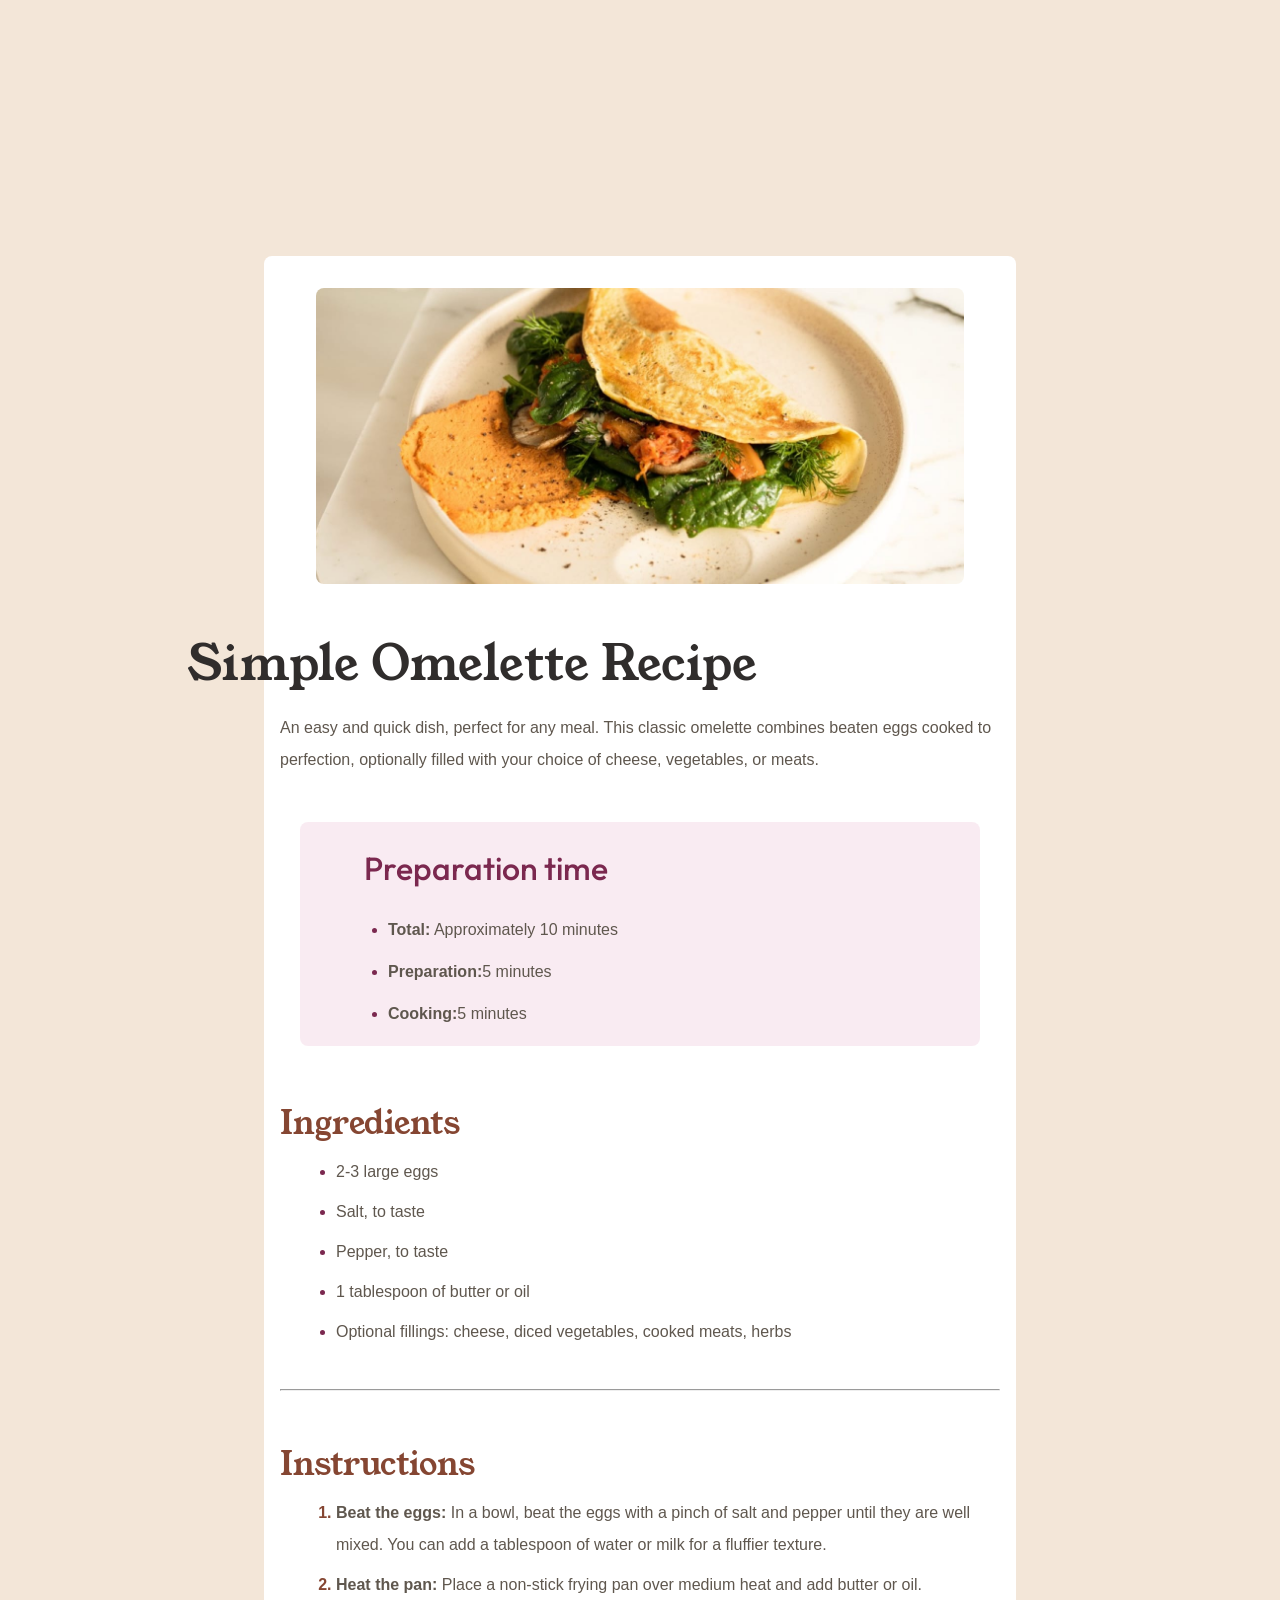
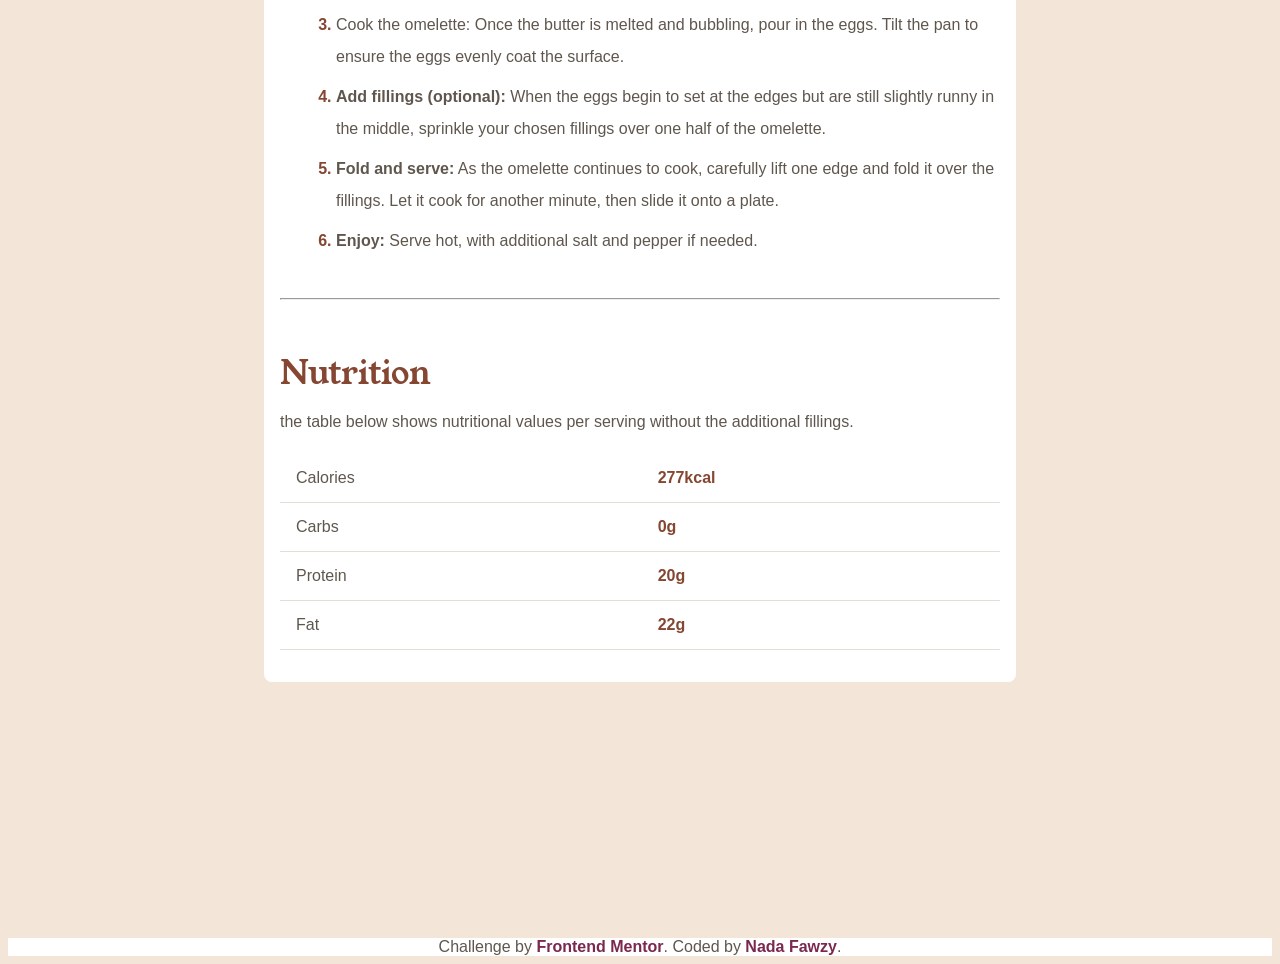
==== recipe-page-main/index.html @ 81051b9c "Add files via upload" ====
<!DOCTYPE html>
<html lang="en">
<head>
  <meta charset="UTF-8">
  <meta name="viewport" content="width=device-width, initial-scale=1.0">
<!-- css style guide -->
  <link rel="icon" type="image/png" sizes="32x32" href="../images/favicon-32x32.png">
  <link rel="stylesheet" href="../css/style.css">
  <!-- fonts -->
  <link rel="preconnect" href="https://fonts.googleapis.com">
<link rel="preconnect" href="https://fonts.gstatic.com" crossorigin>
<link href="https://fonts.googleapis.com/css2?family=Outfit:wght@100..900&family=Young+Serif&display=swap" rel="stylesheet">

  <title>Frontend Mentor | Recipe page</title>
</head>
<body>
<div class="container">

  <!-- header -->
  <div class="header">
    <img class="omelette" src="../images/image-omelette.jpeg" alt="omelette">
    <h3>Simple Omelette Recipe</h3>
    <p>An easy and quick dish, perfect for any meal. This classic omelette combines beaten eggs cooked 
    to perfection, optionally filled with your choice of cheese, vegetables, or meats.</p>
  </div>

  <!-- preparation -->
  <div class="preparation">
    <h3>Preparation time</h3>
    <ul>
      <li><b>Total:</b> Approximately 10 minutes</li>
      <li><b>Preparation:</b>5 minutes</li>
      <li><b>Cooking:</b>5 minutes</li>
    </ul>
  </div>

  <!-- Ingredients -->
<div class="Ingredients">
  <h3>Ingredients</h3>
  <ul>
    <li>2-3 large eggs</li>
    <li> Salt, to taste</li>
    <li>Pepper, to taste</li>
    <li>1 tablespoon of butter or oil</li>
    <li>Optional fillings: cheese, diced vegetables, cooked meats, herbs</li>
  </ul>
  </div>
  <hr>
<!-- Instructions -->
  <div class="Instructions">
    <h3>Instructions</h3>
    <ol>
      <li><b>Beat the eggs:</b> In a bowl, beat the eggs with a pinch of salt and pepper until they are well mixed. 
      You can add a tablespoon of water or milk for a fluffier texture.</li>
      <li><b>Heat the pan:</b> Place a non-stick frying pan over medium heat and add butter or oil.</li>
      <li> Cook the omelette: Once the butter is melted and bubbling, pour in the eggs. Tilt the pan to ensure 
      the eggs evenly coat the surface.</li>
      <li><b>Add fillings (optional):</b> When the eggs begin to set at the edges but are still slightly runny in the 
      middle, sprinkle your chosen fillings over one half of the omelette.</li>
      <li><b> Fold and serve:</b> As the omelette continues to cook, carefully lift one edge and fold it over the 
      fillings. Let it cook for another minute, then slide it onto a plate.</li>
      <li><b> Enjoy:</b> Serve hot, with additional salt and pepper if needed.</li>
    </ol>
  </div>

<hr>
<!-- Nutrition -->
  <div class="Nutrition">
    <h3>Nutrition</h3>
  <table>
    <caption>the table below shows nutritional values per serving without the additional fillings.</caption>
    <tbody>
      <tr>
        <td>Calories</td>
        <td class="td-details">277kcal</td>
      </tr>
      <tr>
        <td>Carbs</td>
        <td class="td-details">0g</td>
      </tr>
      <tr>
        <td>Protein</td>
        <td class="td-details">20g</td>
      </tr>
      <tr>
        <td>Fat</td>
        <td class="td-details">22g</td>
      </tr>
    </tbody>
  </table>
  </div>
</div>

<!-- footer -->
  <footer>
    Challenge by <a href="https://www.frontendmentor.io?ref=challenge" target="_blank">Frontend Mentor</a>. 
    Coded by <a href="https://nadaafawzyy.github.io/About_Me/">Nada Fawzy</a>.
  </footer>
</body>
</html>
---- css/style.css ----
:root{
--White: hsl(0, 0%, 100%);

--Stone100: hsl(30, 54%, 90%);
--Stone150: hsl(30, 18%, 87%);
--Stone600: hsl(30, 10%, 34%);
--Stone900: hsl(24, 5%, 18%);

--Brown800: hsl(14, 45%, 36%);

--Rose800: hsl(332, 51%, 32%);
--Rose50: hsl(330, 100%, 98%);
}
*{
    box-sizing: border-box;
    font-family: 'Poppins', sans-serif;
    scroll-behavior: smooth;
}
body{
    background-color: var(--Stone100);
}
.container{
    display: flex;
    flex-direction: column;
    margin: 16em ;
    padding: 1rem;
    gap: .6rem;
    font-family: outfit;
    color: var(--Stone600);
    font-size: 16px;
    line-height: 2rem;
    background-color: var(--White);
    border-radius: .5em;
    -webkit-border-radius: .5em;
    -moz-border-radius: .5em;
    -ms-border-radius: .5em;
    -o-border-radius: .5em;
}
hr{
        margin: 1rem 0;
}
/* header section */

.header{
    display: flex;
    flex-direction: column;
    align-items: center;
}
.header h3{
    font-family:'Young Serif', serif;
    color: var(--Stone900);
    margin-bottom: 1rem;
    font-size: 3rem;
    font-weight: 100;
    align-items: start;
    margin-left: -7em;
}
h3{
    font-family:'Young Serif', serif;
    color: var(--Brown800);
    margin-bottom: 1rem;
    font-size: 2rem;
    font-weight: 100;
}
.omelette{
    margin: 1em;
    max-width: 90%;
    border-radius: .5em;
    -webkit-border-radius: .5em;
    -moz-border-radius: .5em;
    -ms-border-radius: .5em;
    -o-border-radius: .5em;
    margin-bottom: 1rem;
    justify-content: center;
}

/* preperating */
.preparation{
    margin: 20px;
    background-color: #f4dae788;
    border-radius: 0.5em;
    -webkit-border-radius: 0.5em;
    -moz-border-radius: 0.5em;
    -ms-border-radius: 0.5em;
    -o-border-radius: 0.5em;
}
.preparation h3{
    margin: 30px  2em;
    color: var(--Rose800);
    font-family: outfit;
    font-weight: 500;
}
.preparation  ul li{
    margin: 10px  3em ;
}
ul li{
    margin-bottom: .5rem;
    margin-left: 1rem;
}
ul li::marker{
    color: var(--Rose800);
    font-weight: bold;
    word-spacing: 1rem;

}
/* Instructions */
ol li{
    margin-bottom: .5rem;
    margin-left: 1rem;
}
ol li::marker{
    color: var(--Brown800);
    font-weight: bold;
}
/* Nutrition */
table{
    width: 100%;
    border-collapse: collapse;
    margin-bottom: 1rem;
}
caption{
    text-align: left;
    margin-bottom: 1rem;
}
td{
    border-bottom: 1px solid var(--Stone150);
    padding:  0.5rem 1rem;
    text-align: left;
}
.td-details{
    color: var(--Brown800);
    font-weight: bold;
}

/* footer */
footer{
    align-items: end;
    color: var(--Stone600);
    text-align: center;
    margin-top: 1rem;
    background-color: var(--White);
}
footer a {
    color:var(--Rose800);
    text-decoration: none;
    font-weight: bold;
}
@media (max-width: 767px) {
    body{
        background-color: var(--White);
    }
    .container{
        margin:0;
        padding: 0;
    }
    .header h3{
        font-size: 3rem;
        margin-left: 0em;
        line-height: 1em;
    }
    .omelette{
        margin: 0;
        max-width: 100%;
        margin-bottom: 1rem;
    }
}
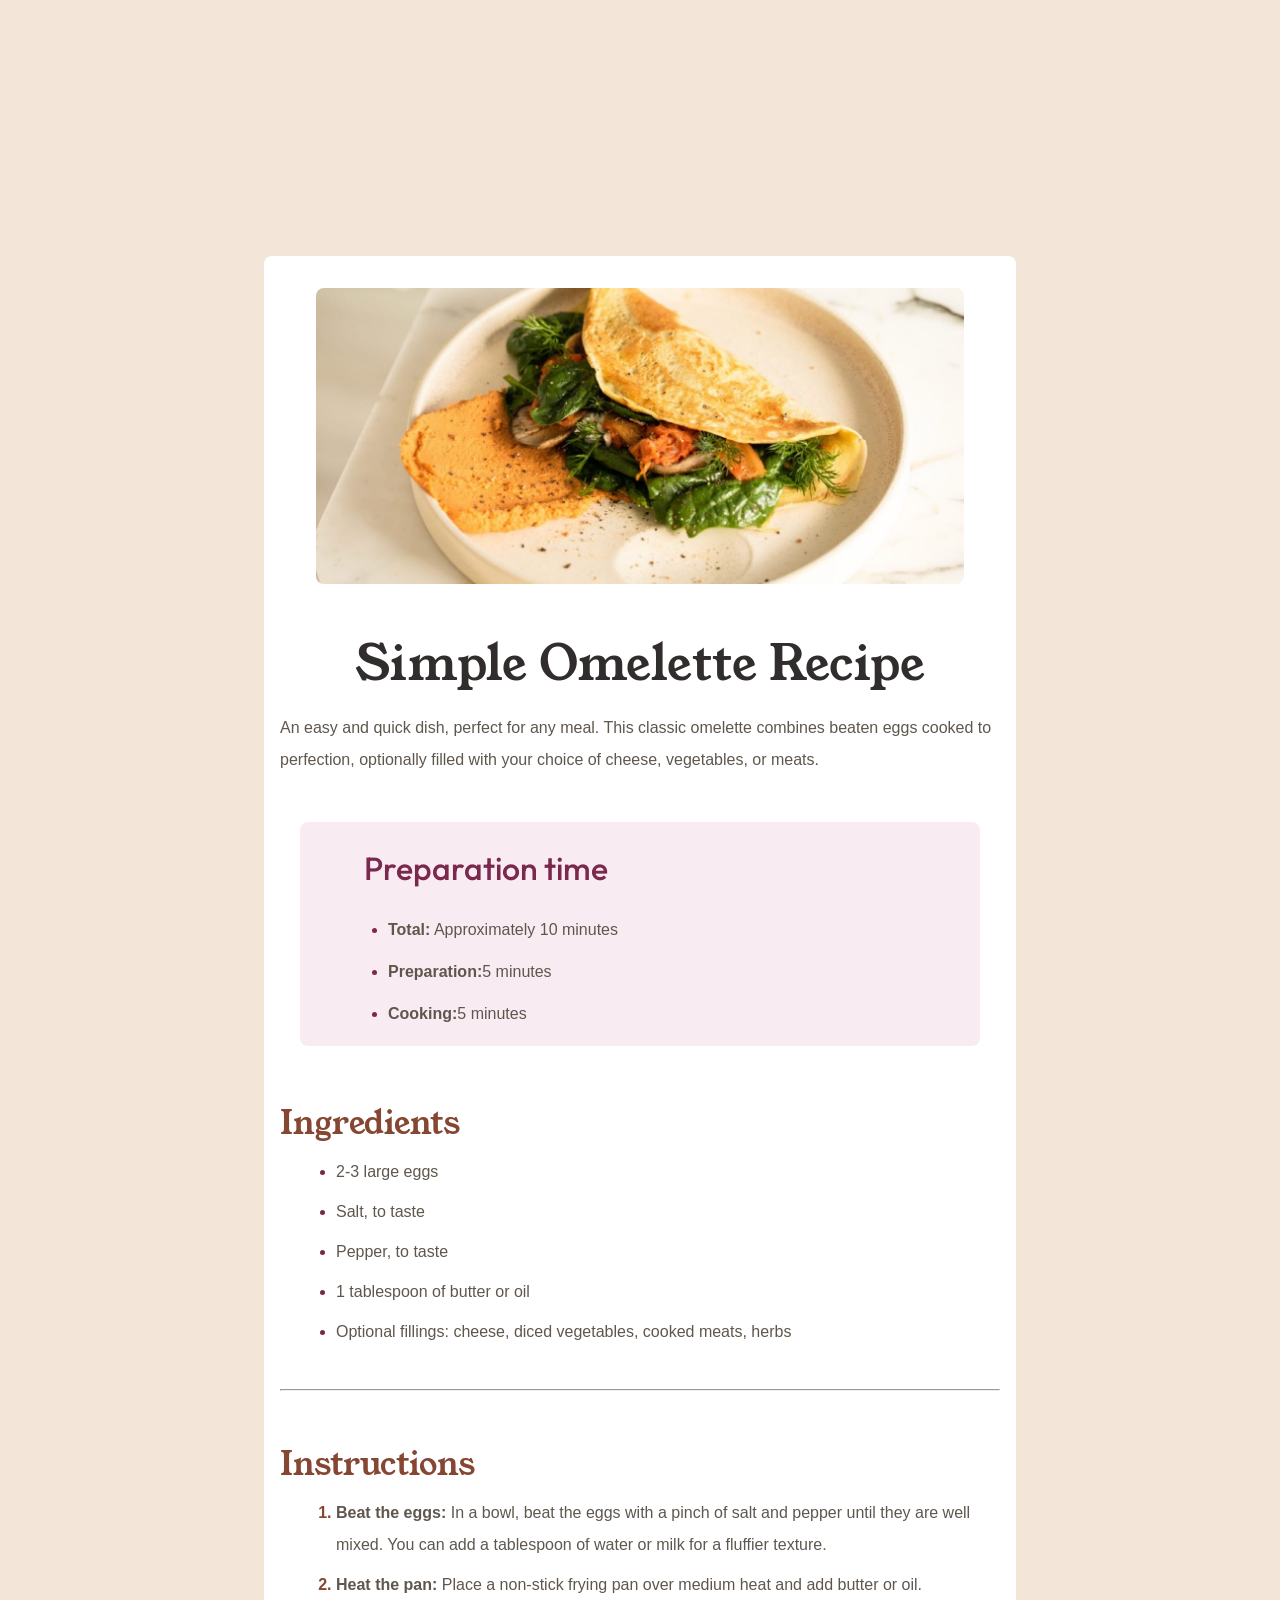
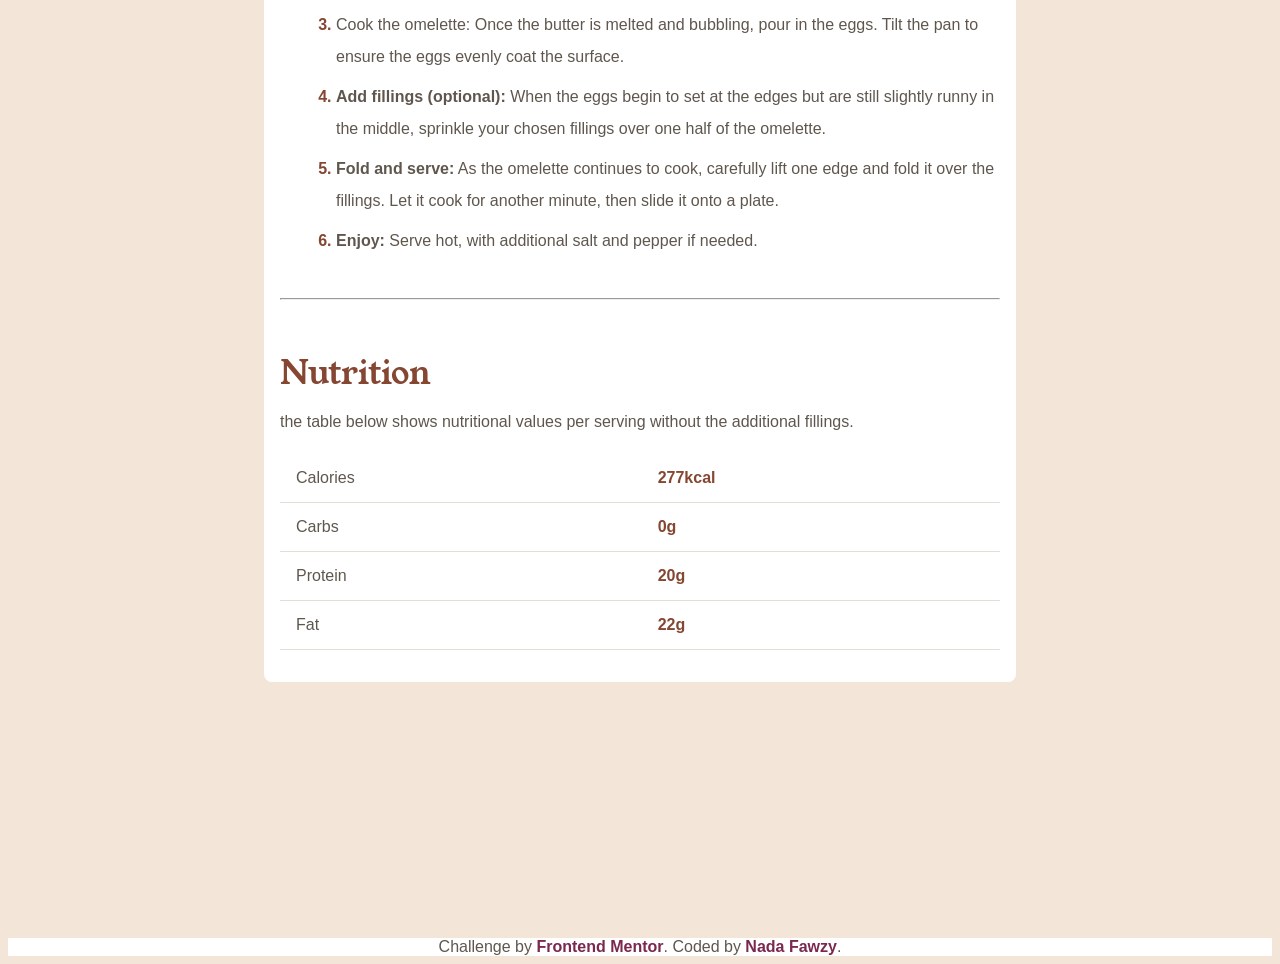
==== commit 437c3d5f: "Change HTML language attribute to en-US" ====
--- a/recipe-page-main/index.html
+++ b/recipe-page-main/index.html
@@ -1,5 +1,5 @@
 <!DOCTYPE html>
-<html lang="en">
+<html lang="en-US">
 <head>
   <meta charset="UTF-8">
   <meta name="viewport" content="width=device-width, initial-scale=1.0">
@@ -97,4 +97,4 @@
     Coded by <a href="https://nadaafawzyy.github.io/About_Me/">Nada Fawzy</a>.
   </footer>
 </body>
-</html>+</html>
--- a/css/style.css
+++ b/css/style.css
@@ -53,7 +53,7 @@
     font-size: 3rem;
     font-weight: 100;
     align-items: start;
-    margin-left: -7em;
+    flex-wrap: wrap;
 }
 h3{
     font-family:'Young Serif', serif;
@@ -163,4 +163,6 @@
         max-width: 100%;
         margin-bottom: 1rem;
     }
-}+
+}
+
